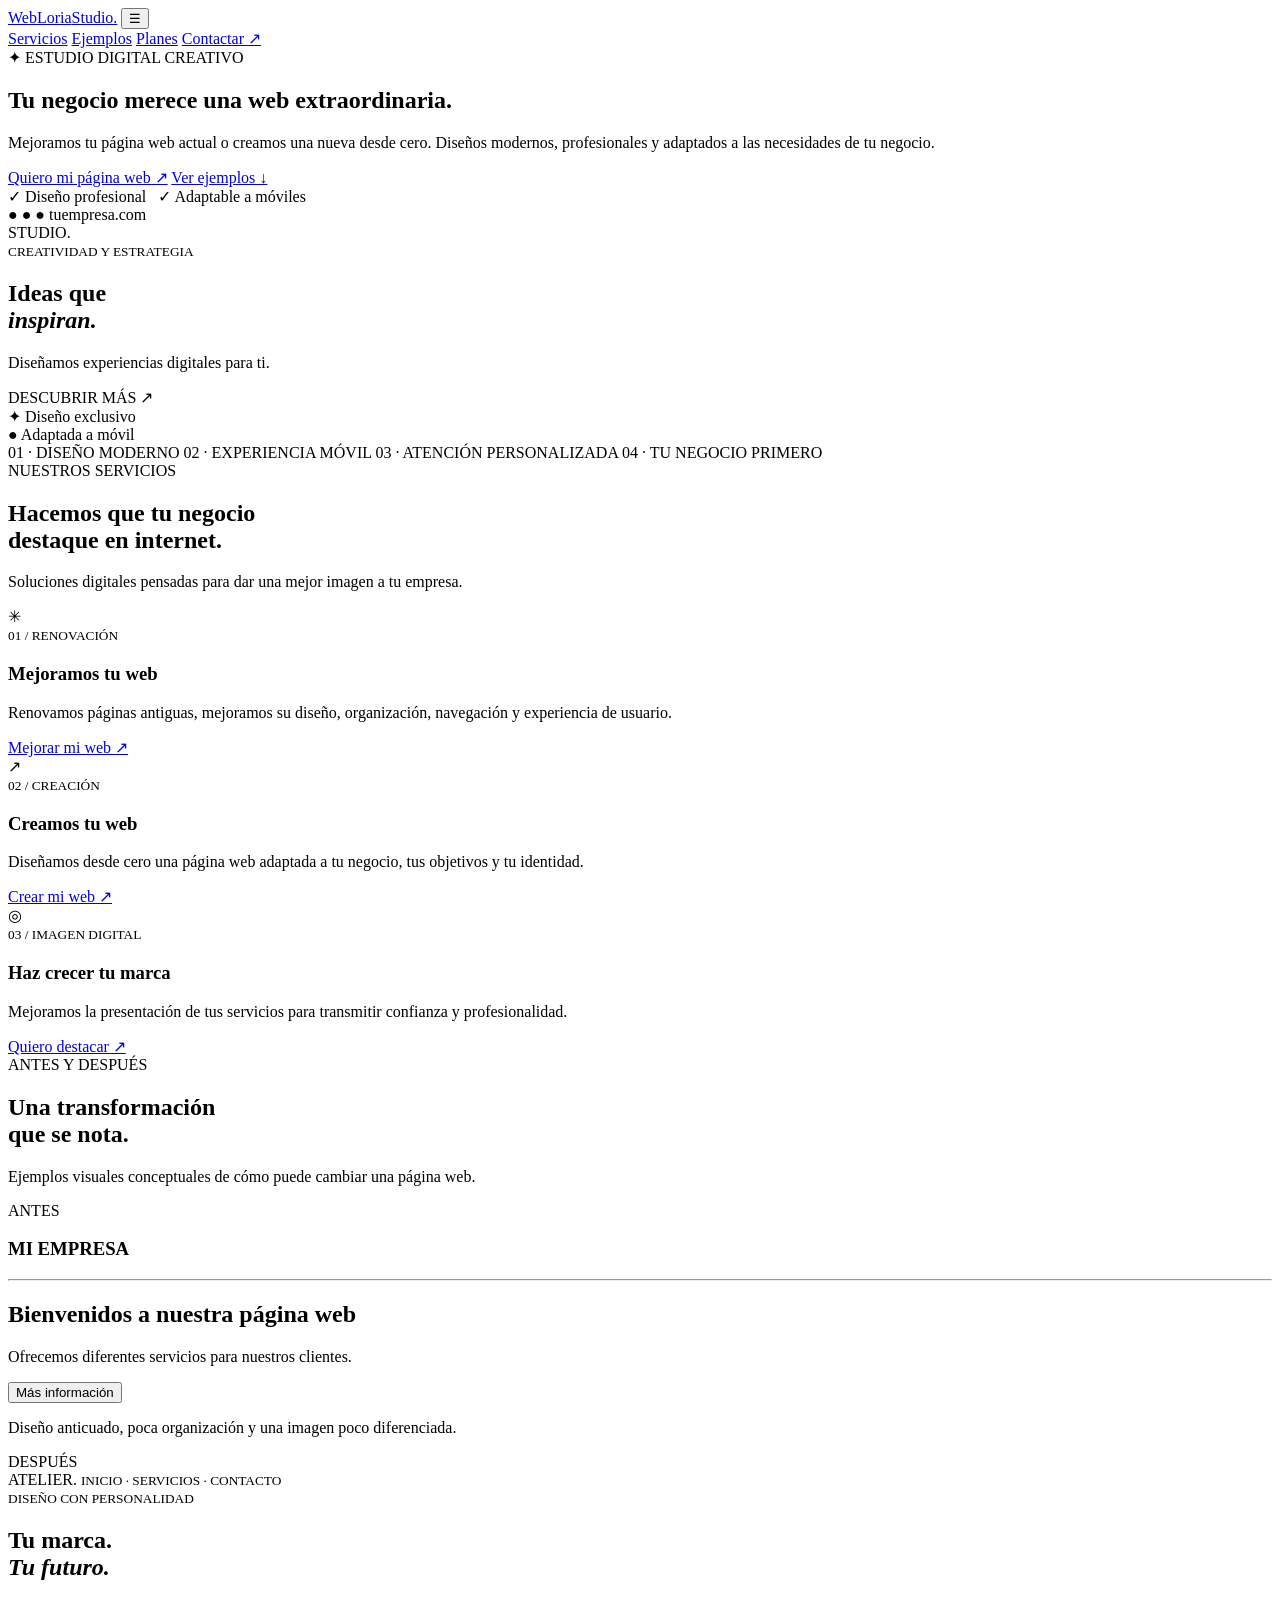
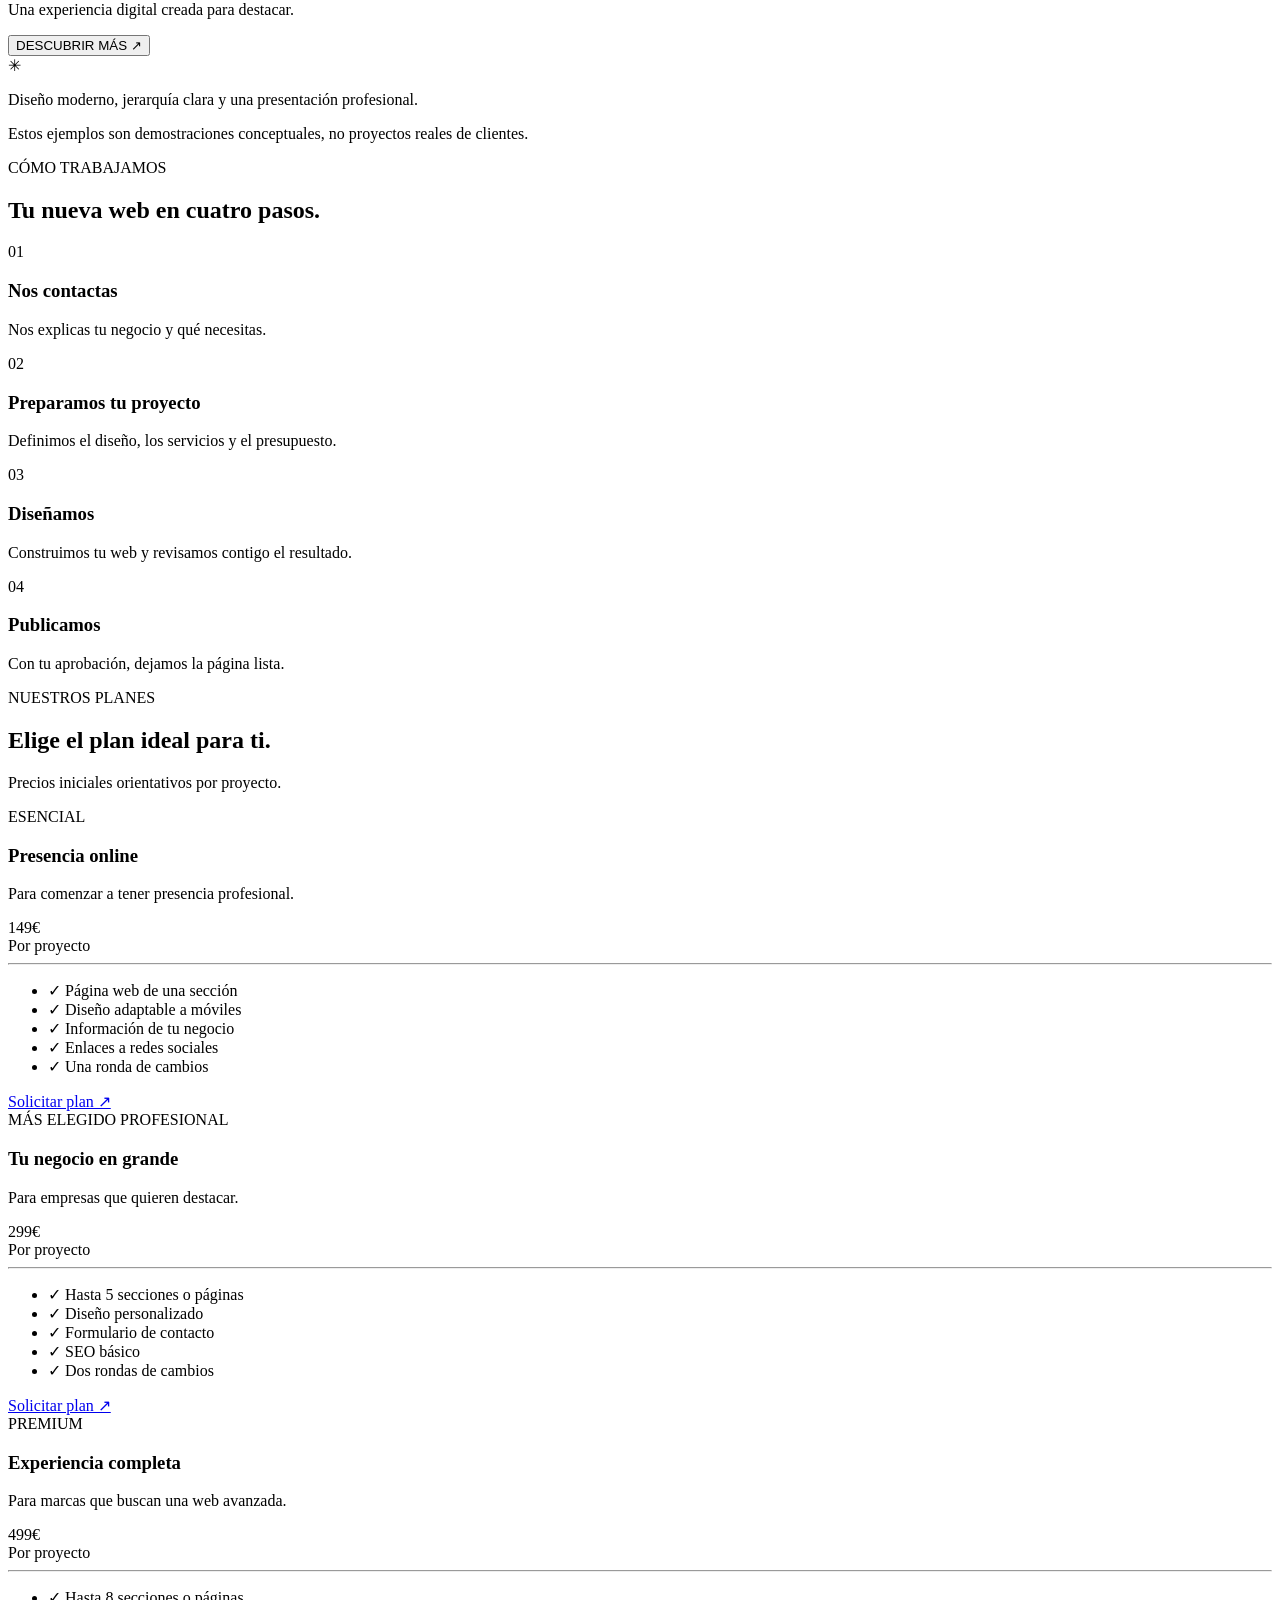
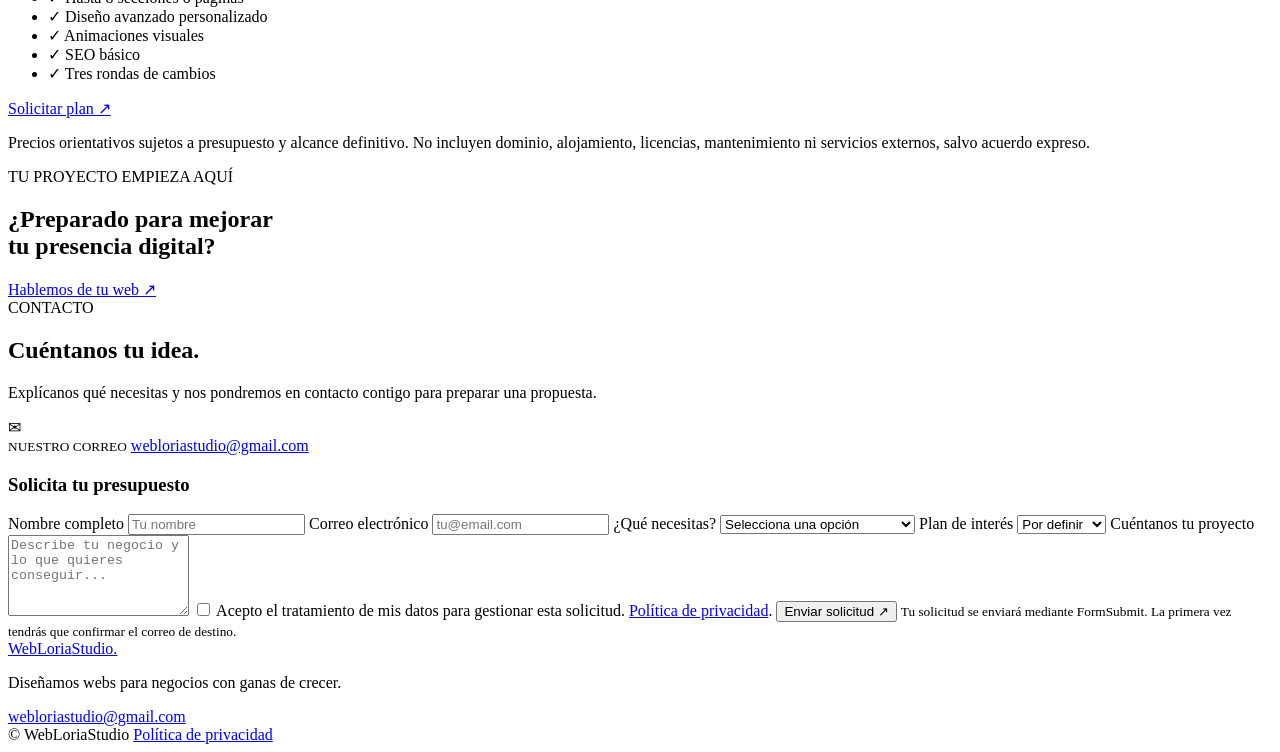
==== index.html @ 3e44fb38 "Create index.html" ====
<!DOCTYPE html>
<html lang="es">
<head>
<meta charset="UTF-8">
<meta name="viewport" content="width=device-width, initial-scale=1.0">
<meta name="description" content="WebLoriaStudio: creamos y mejoramos páginas web profesionales para tu negocio.">
<title>WebLoriaStudio | Diseño Web Profesional</title>
<link rel="stylesheet" href="styles.css">
<link rel="preconnect" href="https://fonts.googleapis.com">
<link href="https://fonts.googleapis.com/css2?family=Manrope:wght@400;500;600;700;800&display=swap" rel="stylesheet">
</head>

<body>

<header>
    <a href="#inicio" class="logo">WebLoria<span>Studio.</span></a>

    <button class="menu-toggle" aria-label="Abrir menú">☰</button>

    <nav class="nav">
        <a href="#servicios">Servicios</a>
        <a href="#trabajos">Ejemplos</a>
        <a href="#planes">Planes</a>
        <a href="#contacto" class="nav-button">Contactar ↗</a>
    </nav>
</header>

<section class="hero" id="inicio">
    <div class="hero-content reveal">
        <span class="tag">✦ ESTUDIO DIGITAL CREATIVO</span>

        <h1>
            Tu negocio merece una web
            <span>extraordinaria.</span>
        </h1>

        <p>
            Mejoramos tu página web actual o creamos una nueva
            desde cero. Diseños modernos, profesionales y adaptados
            a las necesidades de tu negocio.
        </p>

        <div class="hero-buttons">
            <a href="#contacto" class="btn primary">Quiero mi página web ↗</a>
            <a href="#trabajos" class="btn secondary">Ver ejemplos ↓</a>
        </div>

        <div class="hero-note">
            ✓ Diseño profesional &nbsp; ✓ Adaptable a móviles
        </div>
    </div>

    <div class="hero-visual reveal">
        <div class="visual-card">
            <div class="visual-top">
                <span>● ● ●</span>
                <span>tuempresa.com</span>
            </div>
            <div class="visual-site">
                <div class="visual-brand">STUDIO<span>.</span></div>
                <small>CREATIVIDAD Y ESTRATEGIA</small>
                <h2>Ideas que<br><i>inspiran.</i></h2>
                <p>Diseñamos experiencias digitales para ti.</p>
                <div class="visual-line"></div>
                <div class="visual-footer">DESCUBRIR MÁS ↗</div>
            </div>
        </div>
        <div class="floating floating-one">✦ Diseño exclusivo</div>
        <div class="floating floating-two">● Adaptada a móvil</div>
    </div>
</section>

<div class="features">
    <span>01 · DISEÑO MODERNO</span>
    <span>02 · EXPERIENCIA MÓVIL</span>
    <span>03 · ATENCIÓN PERSONALIZADA</span>
    <span>04 · TU NEGOCIO PRIMERO</span>
</div>

<section class="section" id="servicios">
    <div class="section-heading reveal">
        <span class="tag">NUESTROS SERVICIOS</span>
        <h2>Hacemos que tu negocio<br><span>destaque en internet.</span></h2>
        <p>Soluciones digitales pensadas para dar una mejor imagen a tu empresa.</p>
    </div>

    <div class="service-grid">
        <article class="service-card reveal">
            <div class="service-icon">✳</div>
            <small>01 / RENOVACIÓN</small>
            <h3>Mejoramos tu web</h3>
            <p>
                Renovamos páginas antiguas, mejoramos su diseño,
                organización, navegación y experiencia de usuario.
            </p>
            <a href="#contacto">Mejorar mi web ↗</a>
        </article>

        <article class="service-card featured reveal">
            <div class="service-icon">↗</div>
            <small>02 / CREACIÓN</small>
            <h3>Creamos tu web</h3>
            <p>
                Diseñamos desde cero una página web adaptada
                a tu negocio, tus objetivos y tu identidad.
            </p>
            <a href="#contacto">Crear mi web ↗</a>
        </article>

        <article class="service-card reveal">
            <div class="service-icon">◎</div>
            <small>03 / IMAGEN DIGITAL</small>
            <h3>Haz crecer tu marca</h3>
            <p>
                Mejoramos la presentación de tus servicios
                para transmitir confianza y profesionalidad.
            </p>
            <a href="#contacto">Quiero destacar ↗</a>
        </article>
    </div>
</section>

<section class="section examples" id="trabajos">
    <div class="section-heading reveal">
        <span class="tag">ANTES Y DESPUÉS</span>
        <h2>Una transformación<br><span>que se nota.</span></h2>
        <p>Ejemplos visuales conceptuales de cómo puede cambiar una página web.</p>
    </div>

    <div class="comparison">
        <article class="example-card reveal">
            <span class="before-label">ANTES</span>
            <div class="example-before">
                <h3>MI EMPRESA</h3>
                <hr>
                <h2>Bienvenidos a nuestra página web</h2>
                <p>Ofrecemos diferentes servicios para nuestros clientes.</p>
                <button>Más información</button>
                <div class="old-blocks">
                    <i></i><i></i><i></i>
                </div>
            </div>
            <p>Diseño anticuado, poca organización y una imagen poco diferenciada.</p>
        </article>

        <article class="example-card reveal">
            <span class="after-label">DESPUÉS</span>
            <div class="example-after">
                <div class="example-nav">ATELIER<span>.</span> <small>INICIO · SERVICIOS · CONTACTO</small></div>
                <div class="example-main">
                    <small>DISEÑO CON PERSONALIDAD</small>
                    <h2>Tu marca.<br><i>Tu futuro.</i></h2>
                    <p>Una experiencia digital creada para destacar.</p>
                    <button>DESCUBRIR MÁS ↗</button>
                </div>
                <div class="example-decoration">✳</div>
            </div>
            <p>Diseño moderno, jerarquía clara y una presentación profesional.</p>
        </article>
    </div>

    <p class="disclaimer">
        Estos ejemplos son demostraciones conceptuales, no proyectos reales de clientes.
    </p>
</section>

<section class="section process">
    <div class="section-heading reveal">
        <span class="tag">CÓMO TRABAJAMOS</span>
        <h2>Tu nueva web en <span>cuatro pasos.</span></h2>
    </div>

    <div class="steps">
        <article class="step reveal">
            <span>01</span>
            <h3>Nos contactas</h3>
            <p>Nos explicas tu negocio y qué necesitas.</p>
        </article>
        <article class="step reveal">
            <span>02</span>
            <h3>Preparamos tu proyecto</h3>
            <p>Definimos el diseño, los servicios y el presupuesto.</p>
        </article>
        <article class="step reveal">
            <span>03</span>
            <h3>Diseñamos</h3>
            <p>Construimos tu web y revisamos contigo el resultado.</p>
        </article>
        <article class="step reveal">
            <span>04</span>
            <h3>Publicamos</h3>
            <p>Con tu aprobación, dejamos la página lista.</p>
        </article>
    </div>
</section>

<section class="section pricing" id="planes">
    <div class="section-heading reveal">
        <span class="tag">NUESTROS PLANES</span>
        <h2>Elige el plan <span>ideal para ti.</span></h2>
        <p>Precios iniciales orientativos por proyecto.</p>
    </div>

    <div class="pricing-grid">

        <article class="price-card reveal">
            <span class="plan-name">ESENCIAL</span>
            <h3>Presencia online</h3>
            <p>Para comenzar a tener presencia profesional.</p>
            <div class="price">149€</div>
            <span class="per-project">Por proyecto</span>
            <hr>
            <ul>
                <li>✓ Página web de una sección</li>
                <li>✓ Diseño adaptable a móviles</li>
                <li>✓ Información de tu negocio</li>
                <li>✓ Enlaces a redes sociales</li>
                <li>✓ Una ronda de cambios</li>
            </ul>
            <a href="#contacto" class="btn secondary plan-button" data-plan="Esencial">Solicitar plan ↗</a>
        </article>

        <article class="price-card popular reveal">
            <span class="popular-label">MÁS ELEGIDO</span>
            <span class="plan-name">PROFESIONAL</span>
            <h3>Tu negocio en grande</h3>
            <p>Para empresas que quieren destacar.</p>
            <div class="price">299€</div>
            <span class="per-project">Por proyecto</span>
            <hr>
            <ul>
                <li>✓ Hasta 5 secciones o páginas</li>
                <li>✓ Diseño personalizado</li>
                <li>✓ Formulario de contacto</li>
                <li>✓ SEO básico</li>
                <li>✓ Dos rondas de cambios</li>
            </ul>
            <a href="#contacto" class="btn primary plan-button" data-plan="Profesional">Solicitar plan ↗</a>
        </article>

        <article class="price-card reveal">
            <span class="plan-name">PREMIUM</span>
            <h3>Experiencia completa</h3>
            <p>Para marcas que buscan una web avanzada.</p>
            <div class="price">499€</div>
            <span class="per-project">Por proyecto</span>
            <hr>
            <ul>
                <li>✓ Hasta 8 secciones o páginas</li>
                <li>✓ Diseño avanzado personalizado</li>
                <li>✓ Animaciones visuales</li>
                <li>✓ SEO básico</li>
                <li>✓ Tres rondas de cambios</li>
            </ul>
            <a href="#contacto" class="btn secondary plan-button" data-plan="Premium">Solicitar plan ↗</a>
        </article>

    </div>

    <p class="disclaimer">
        Precios orientativos sujetos a presupuesto y alcance definitivo.
        No incluyen dominio, alojamiento, licencias, mantenimiento ni servicios externos,
        salvo acuerdo expreso.
    </p>
</section>

<section class="cta">
    <div class="reveal">
        <span class="tag">TU PROYECTO EMPIEZA AQUÍ</span>
        <h2>¿Preparado para mejorar<br>tu presencia digital?</h2>
    </div>
    <a href="#contacto" class="btn light">Hablemos de tu web ↗</a>
</section>

<section class="section contact" id="contacto">
    <div class="contact-info reveal">
        <span class="tag">CONTACTO</span>
        <h2>Cuéntanos tu <span>idea.</span></h2>
        <p>
            Explícanos qué necesitas y nos pondremos en contacto
            contigo para preparar una propuesta.
        </p>

        <div class="email-box">
            <span>✉</span>
            <div>
                <small>NUESTRO CORREO</small>
                <a href="mailto:webloriastudio@gmail.com">
                    webloriastudio@gmail.com
                </a>
            </div>
        </div>
    </div>

    <form class="contact-form reveal"
          action="https://formsubmit.co/webloriastudio@gmail.com"
          method="POST">

        <input type="hidden" name="_subject" value="Nueva solicitud WebLoriaStudio">
        <input type="hidden" name="_template" value="table">
        <input type="hidden" name="_captcha" value="true">

        <h3>Solicita tu presupuesto</h3>

        <label>Nombre completo
            <input type="text" name="Nombre" required maxlength="100"
                   placeholder="Tu nombre">
        </label>

        <label>Correo electrónico
            <input type="email" name="Email" required maxlength="160"
                   placeholder="tu@email.com">
        </label>

        <label>¿Qué necesitas?
            <select name="Servicio" required>
                <option value="">Selecciona una opción</option>
                <option>Mejorar mi página web</option>
                <option>Crear una página desde cero</option>
                <option>Asesoramiento</option>
            </select>
        </label>

        <label>Plan de interés
            <select name="Plan" id="plan-select">
                <option>Por definir</option>
                <option>Esencial</option>
                <option>Profesional</option>
                <option>Premium</option>
            </select>
        </label>

        <label>Cuéntanos tu proyecto
            <textarea name="Mensaje" rows="5" required maxlength="3000"
                      placeholder="Describe tu negocio y lo que quieres conseguir..."></textarea>
        </label>

        <label class="consent">
            <input type="checkbox" required>
            Acepto el tratamiento de mis datos para gestionar esta solicitud.
            <a href="privacidad.html" target="_blank">Política de privacidad</a>.
        </label>

        <button type="submit" class="btn primary submit">
            Enviar solicitud ↗
        </button>

        <small class="form-note">
            Tu solicitud se enviará mediante FormSubmit.
            La primera vez tendrás que confirmar el correo de destino.
        </small>
    </form>
</section>

<footer>
    <div class="footer-main">
        <a href="#inicio" class="logo">WebLoria<span>Studio.</span></a>
        <p>Diseñamos webs para negocios con ganas de crecer.</p>
        <a href="mailto:webloriastudio@gmail.com">webloriastudio@gmail.com</a>
    </div>
    <div class="footer-bottom">
        <span>© <span id="year"></span> WebLoriaStudio</span>
        <a href="privacidad.html">Política de privacidad</a>
    </div>
</footer>

<script src="script.js"></script>
</body>
</html>
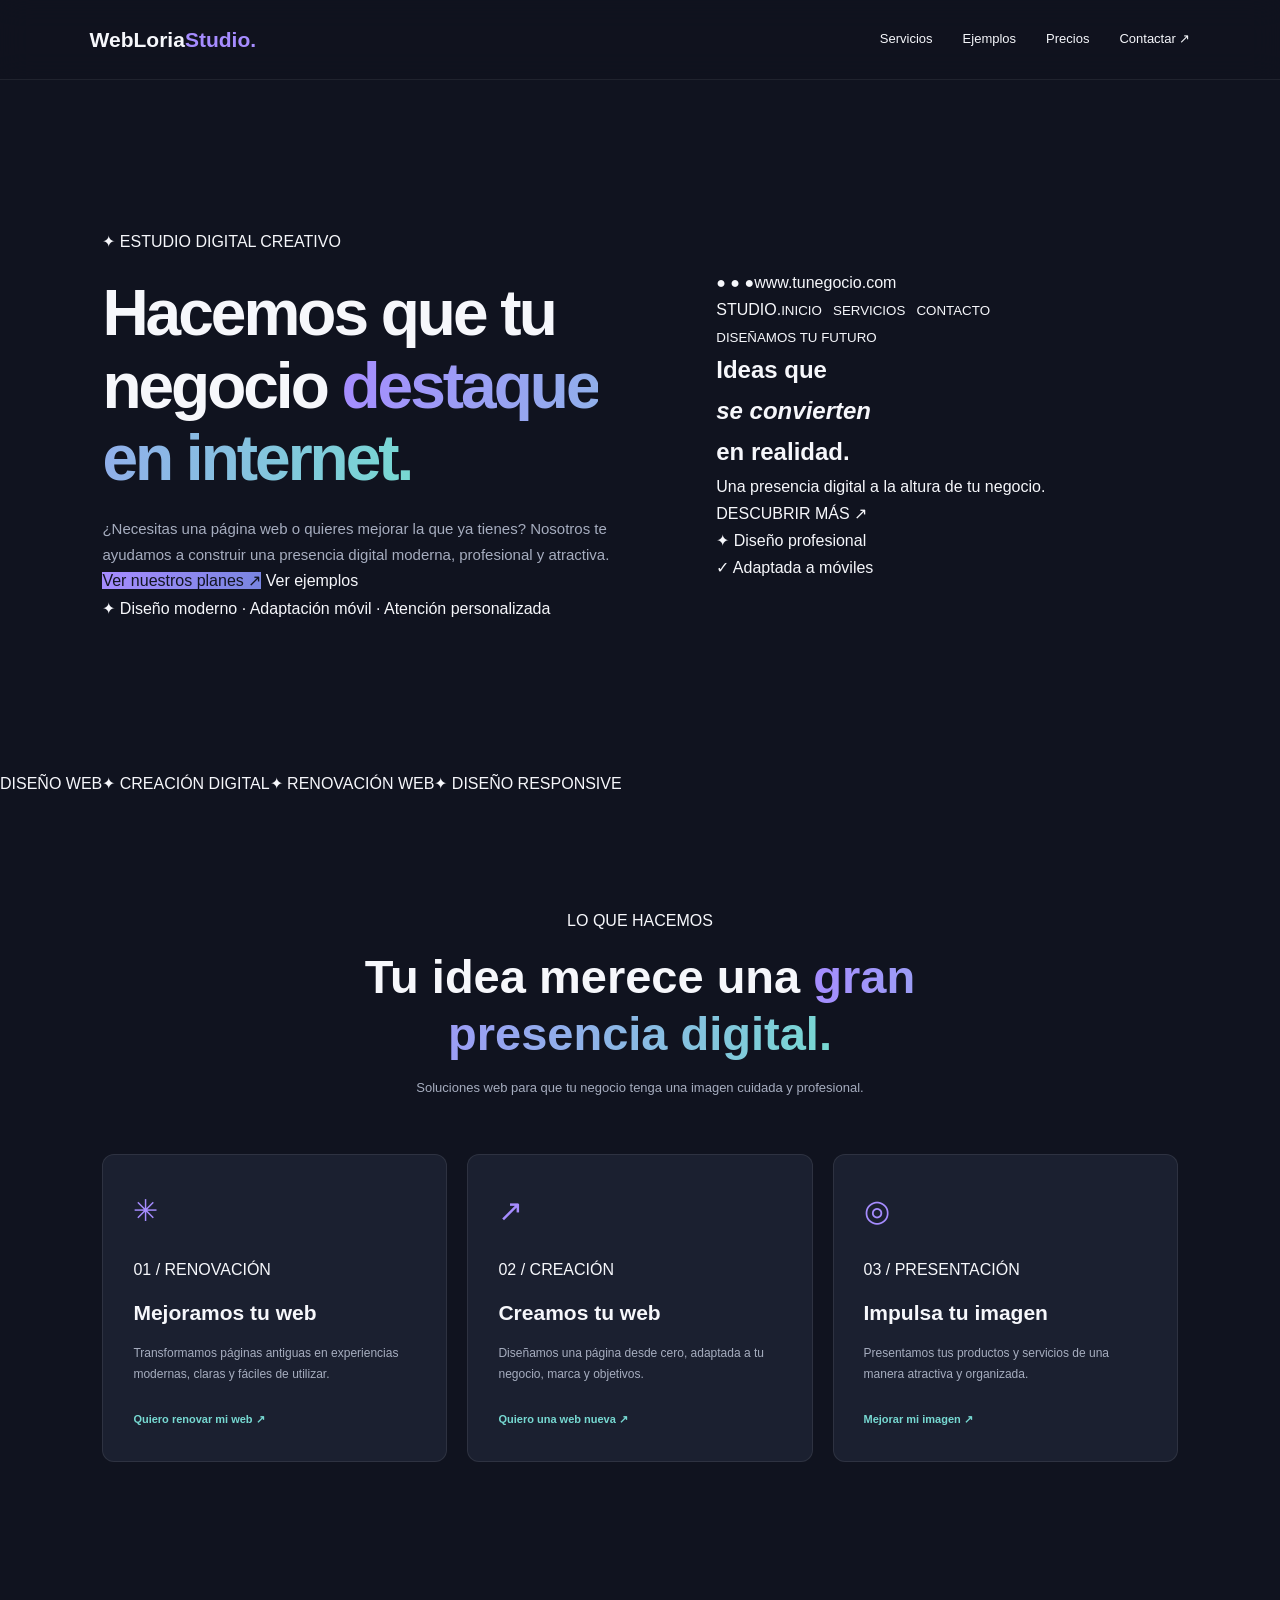
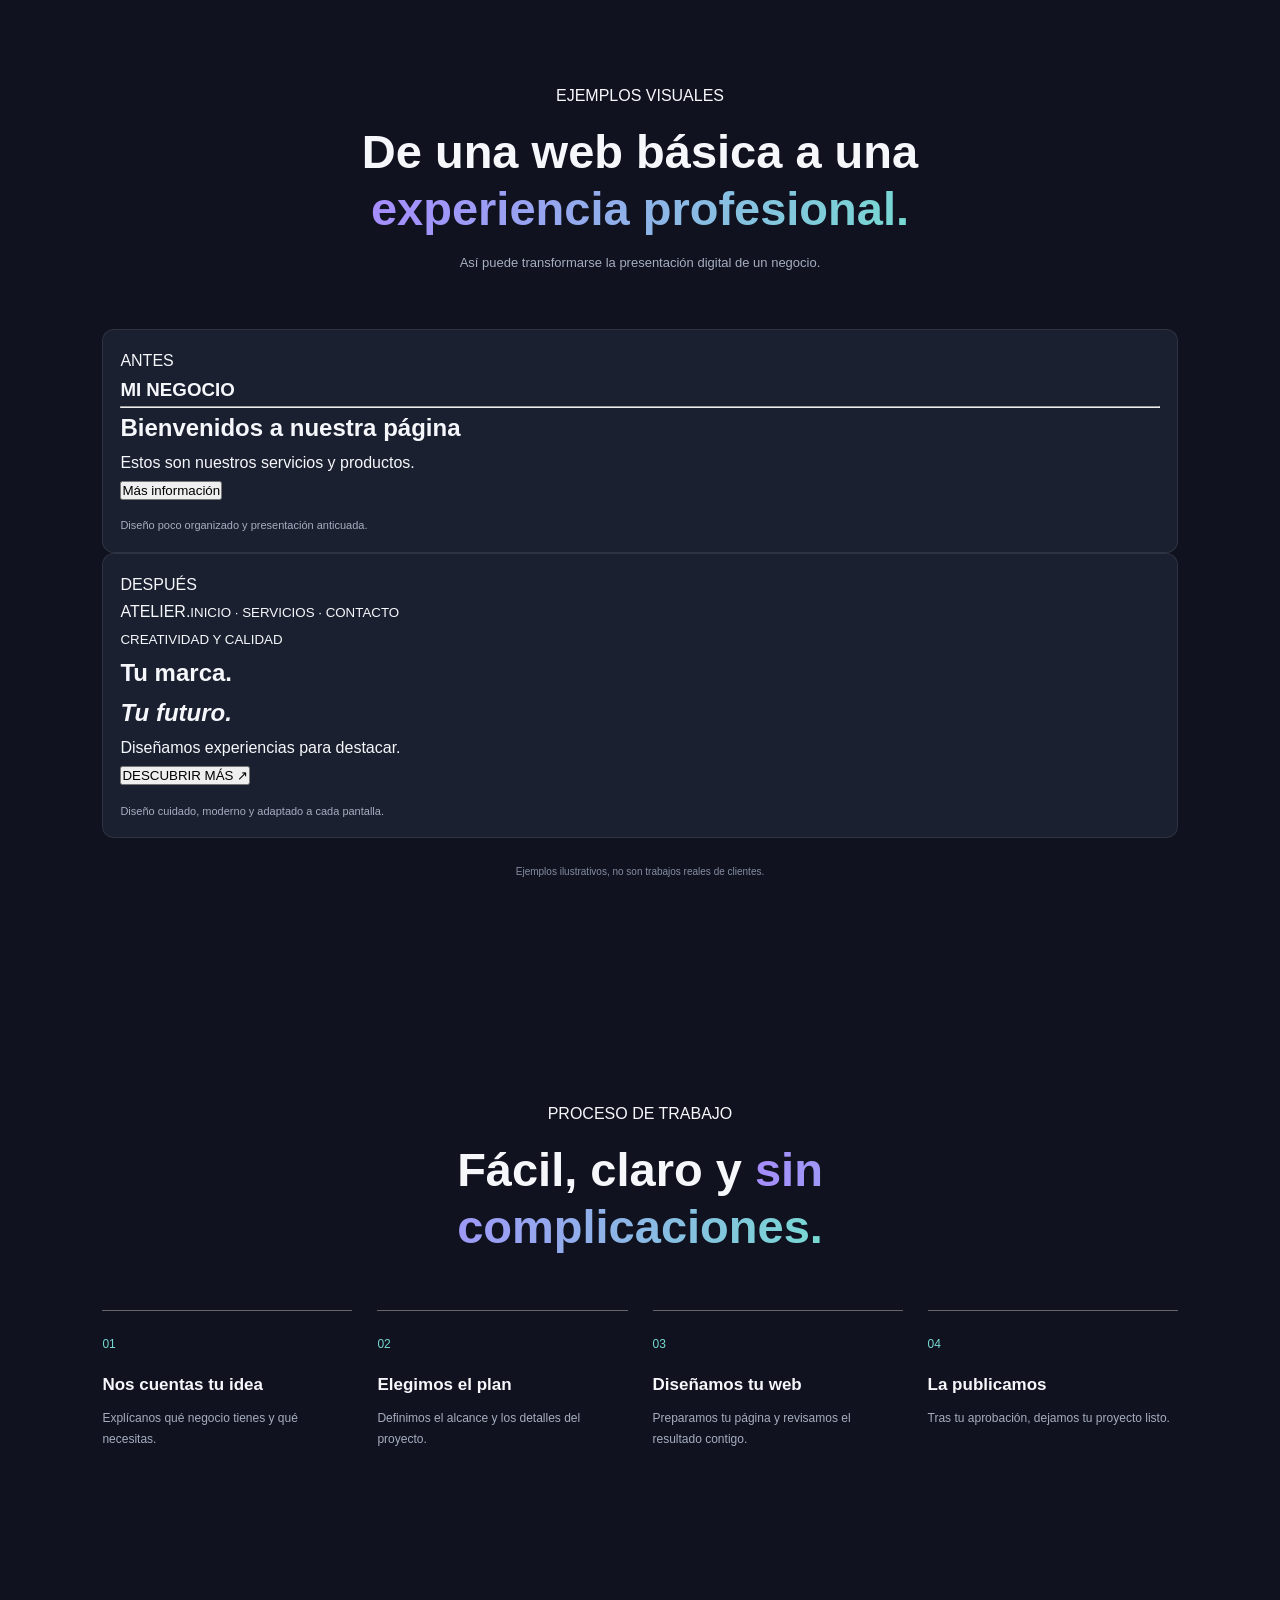
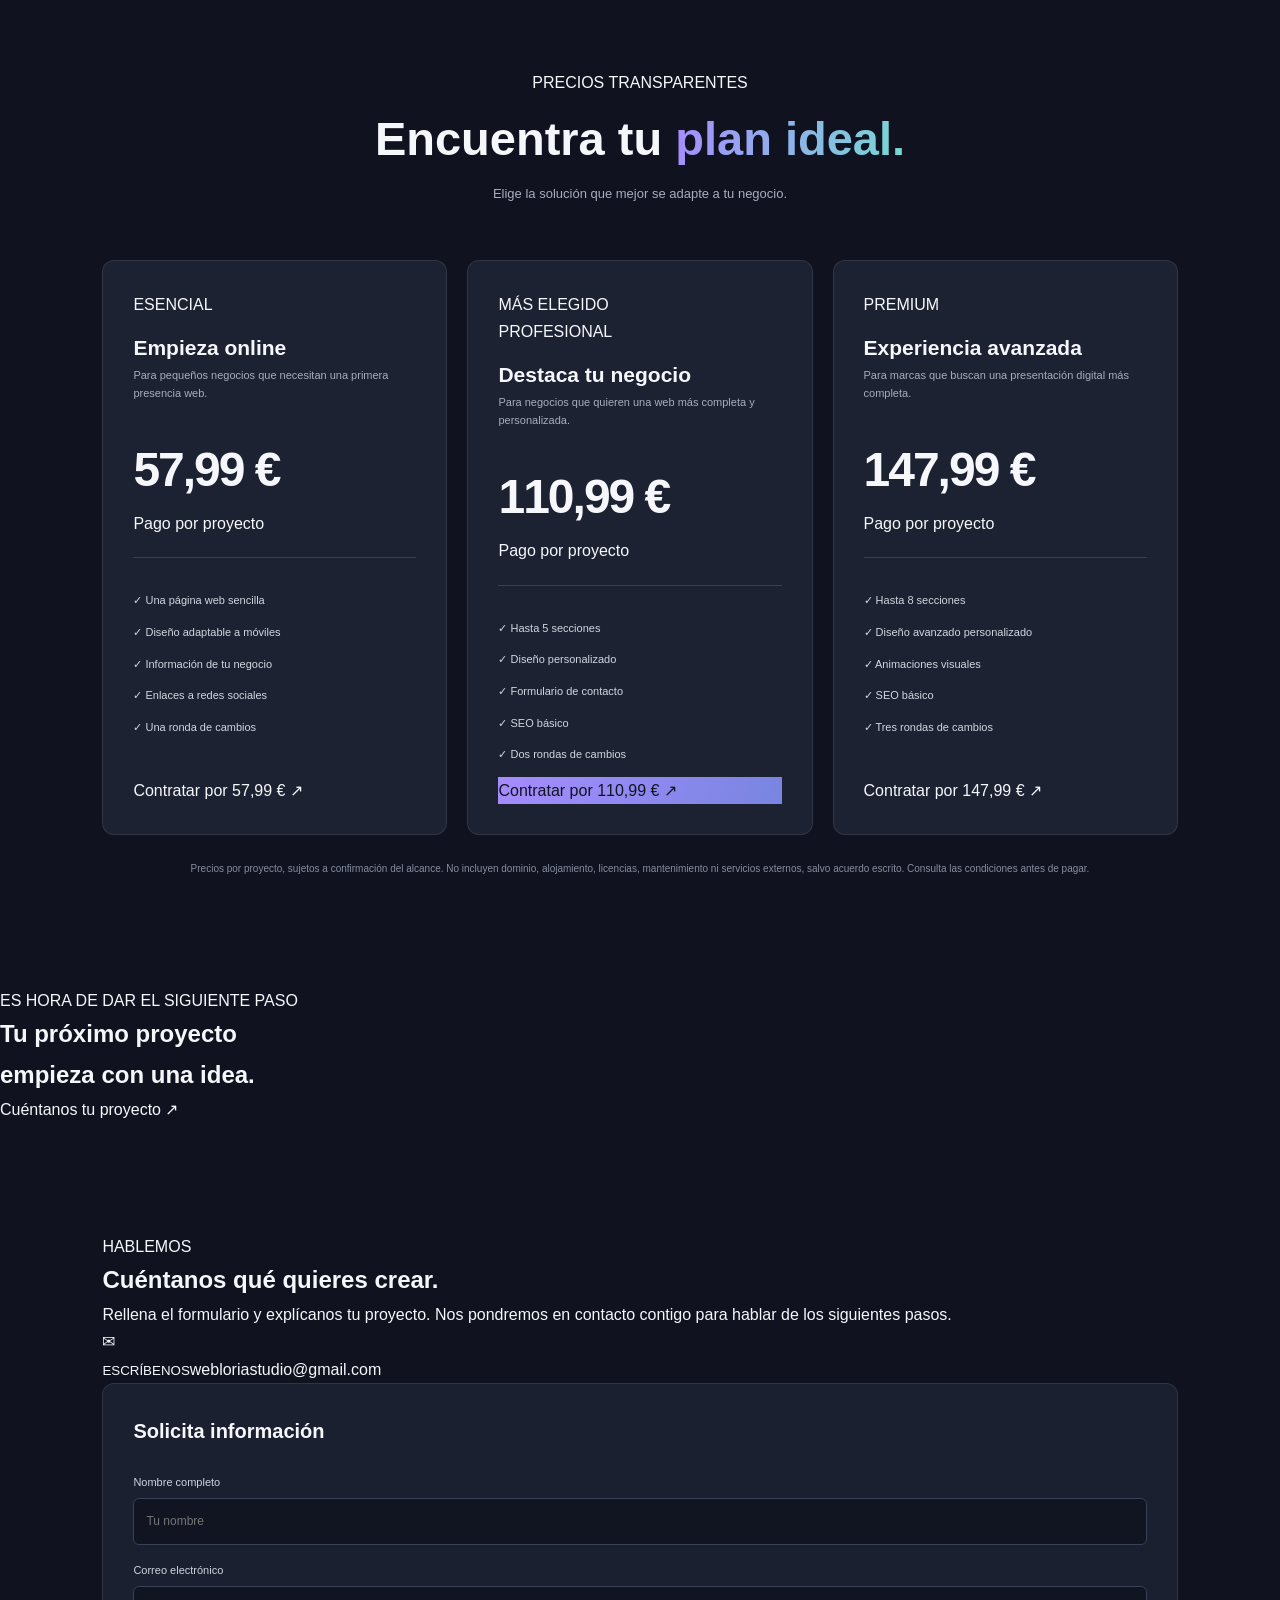
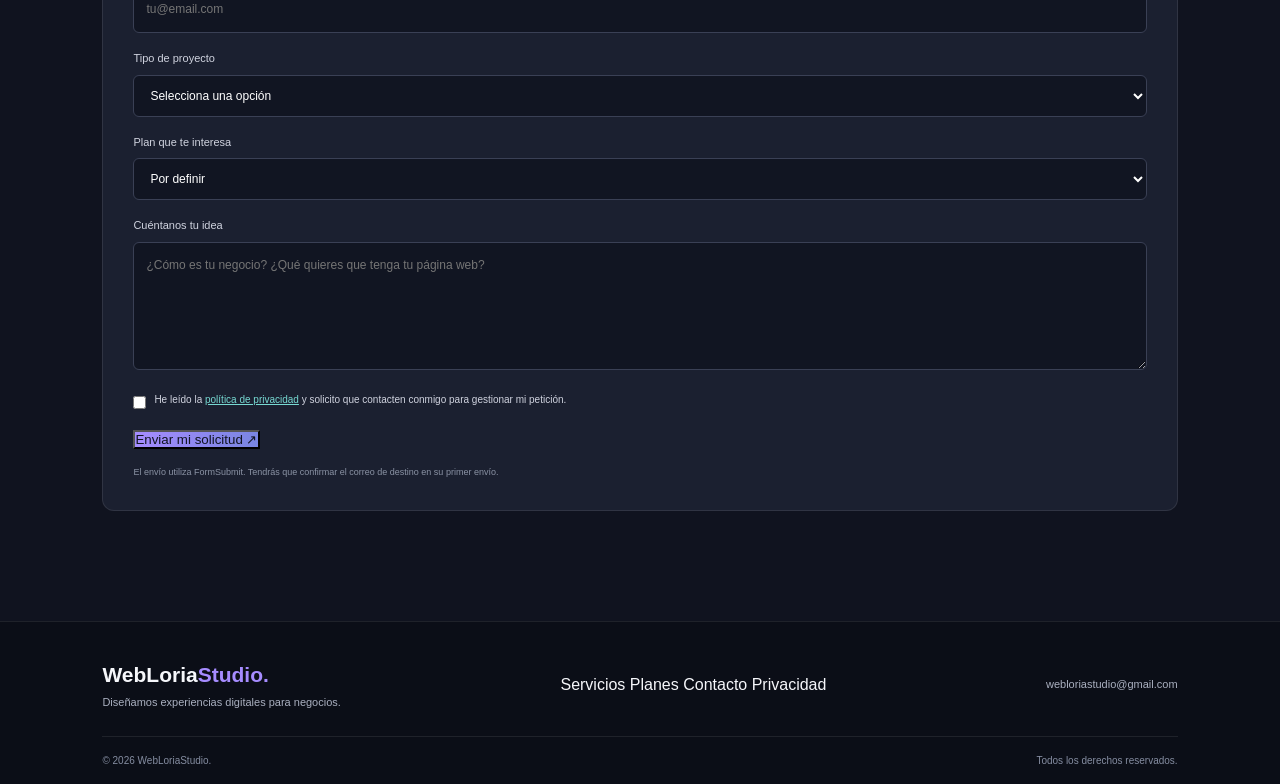
==== commit fcb3a137: "Update index.html" ====
--- a/index.html
+++ b/index.html
@@ -3,366 +3,282 @@
 <html lang="es">
 <head>
 <meta charset="UTF-8">
-<meta name="viewport" content="width=device-width, initial-scale=1.0">
-<meta name="description" content="WebLoriaStudio: creamos y mejoramos páginas web profesionales para tu negocio.">
-<title>WebLoriaStudio | Diseño Web Profesional</title>
+<meta name="viewport" content="width=device-width, initial-scale=1">
+<meta name="theme-color" content="#101522">
+<meta name="description" content="WebLoriaStudio crea y mejora páginas web profesionales para negocios, autónomos y marcas.">
+<title>WebLoriaStudio | Creamos webs para tu negocio</title>
 <link rel="stylesheet" href="styles.css">
 <link rel="preconnect" href="https://fonts.googleapis.com">
 <link href="https://fonts.googleapis.com/css2?family=Manrope:wght@400;500;600;700;800&display=swap" rel="stylesheet">
 </head>
-
 <body>
 
-<header>
-    <a href="#inicio" class="logo">WebLoria<span>Studio.</span></a>
-
-    <button class="menu-toggle" aria-label="Abrir menú">☰</button>
-
-    <nav class="nav">
-        <a href="#servicios">Servicios</a>
-        <a href="#trabajos">Ejemplos</a>
-        <a href="#planes">Planes</a>
-        <a href="#contacto" class="nav-button">Contactar ↗</a>
-    </nav>
+<header class="header">
+  <a class="logo" href="#inicio">WebLoria<span>Studio.</span></a>
+  <button class="menu-toggle" aria-label="Abrir menú" aria-expanded="false">☰</button>
+  <nav class="nav">
+    <a href="#servicios">Servicios</a>
+    <a href="#proyectos">Ejemplos</a>
+    <a href="#planes">Precios</a>
+    <a href="#contacto" class="nav-cta">Contactar ↗</a>
+  </nav>
 </header>
 
+<main>
 <section class="hero" id="inicio">
-    <div class="hero-content reveal">
-        <span class="tag">✦ ESTUDIO DIGITAL CREATIVO</span>
-
-        <h1>
-            Tu negocio merece una web
-            <span>extraordinaria.</span>
-        </h1>
-
-        <p>
-            Mejoramos tu página web actual o creamos una nueva
-            desde cero. Diseños modernos, profesionales y adaptados
-            a las necesidades de tu negocio.
-        </p>
-
-        <div class="hero-buttons">
-            <a href="#contacto" class="btn primary">Quiero mi página web ↗</a>
-            <a href="#trabajos" class="btn secondary">Ver ejemplos ↓</a>
+  <div class="hero-content reveal">
+    <span class="eyebrow">✦ ESTUDIO DIGITAL CREATIVO</span>
+    <h1>Hacemos que tu negocio <span>destaque en internet.</span></h1>
+    <p>¿Necesitas una página web o quieres mejorar la que ya tienes? Nosotros te ayudamos a construir una presencia digital moderna, profesional y atractiva.</p>
+    <div class="hero-actions">
+      <a href="#planes" class="button primary">Ver nuestros planes ↗</a>
+      <a href="#proyectos" class="button outline">Ver ejemplos</a>
+    </div>
+    <div class="trust-line">✦ Diseño moderno · Adaptación móvil · Atención personalizada</div>
+  </div>
+  <div class="hero-art reveal">
+    <div class="mockup">
+      <div class="browser-bar"><span>● ● ●</span><span>www.tunegocio.com</span></div>
+      <div class="mockup-page">
+        <div class="mockup-nav">STUDIO<span>.</span><small>INICIO &nbsp; SERVICIOS &nbsp; CONTACTO</small></div>
+        <div class="mockup-content">
+          <small>DISEÑAMOS TU FUTURO</small>
+          <h2>Ideas que<br><i>se convierten</i><br>en realidad.</h2>
+          <p>Una presencia digital a la altura de tu negocio.</p>
+          <span class="mockup-link">DESCUBRIR MÁS ↗</span>
         </div>
-
-        <div class="hero-note">
-            ✓ Diseño profesional &nbsp; ✓ Adaptable a móviles
+      </div>
+    </div>
+    <div class="floating-note note-one">✦ Diseño profesional</div>
+    <div class="floating-note note-two">✓ Adaptada a móviles</div>
+  </div>
+</section>
+
+<div class="ticker">
+  <span>DISEÑO WEB</span><span>✦</span>
+  <span>CREACIÓN DIGITAL</span><span>✦</span>
+  <span>RENOVACIÓN WEB</span><span>✦</span>
+  <span>DISEÑO RESPONSIVE</span>
+</div>
+
+<section class="section" id="servicios">
+  <div class="section-heading reveal">
+    <span class="eyebrow">LO QUE HACEMOS</span>
+    <h2>Tu idea merece una <span>gran presencia digital.</span></h2>
+    <p>Soluciones web para que tu negocio tenga una imagen cuidada y profesional.</p>
+  </div>
+  <div class="service-grid">
+    <article class="service-card reveal">
+      <div class="service-icon">✳</div>
+      <span class="card-number">01 / RENOVACIÓN</span>
+      <h3>Mejoramos tu web</h3>
+      <p>Transformamos páginas antiguas en experiencias modernas, claras y fáciles de utilizar.</p>
+      <a href="#contacto">Quiero renovar mi web ↗</a>
+    </article>
+    <article class="service-card highlighted reveal">
+      <div class="service-icon">↗</div>
+      <span class="card-number">02 / CREACIÓN</span>
+      <h3>Creamos tu web</h3>
+      <p>Diseñamos una página desde cero, adaptada a tu negocio, marca y objetivos.</p>
+      <a href="#contacto">Quiero una web nueva ↗</a>
+    </article>
+    <article class="service-card reveal">
+      <div class="service-icon">◎</div>
+      <span class="card-number">03 / PRESENTACIÓN</span>
+      <h3>Impulsa tu imagen</h3>
+      <p>Presentamos tus productos y servicios de una manera atractiva y organizada.</p>
+      <a href="#contacto">Mejorar mi imagen ↗</a>
+    </article>
+  </div>
+</section>
+
+<section class="section dark-section" id="proyectos">
+  <div class="section-heading reveal">
+    <span class="eyebrow">EJEMPLOS VISUALES</span>
+    <h2>De una web básica a una <span>experiencia profesional.</span></h2>
+    <p>Así puede transformarse la presentación digital de un negocio.</p>
+  </div>
+  <div class="examples-grid">
+    <article class="example-card reveal">
+      <span class="before">ANTES</span>
+      <div class="demo old-demo">
+        <h3>MI NEGOCIO</h3>
+        <hr>
+        <h2>Bienvenidos a nuestra página</h2>
+        <p>Estos son nuestros servicios y productos.</p>
+        <button>Más información</button>
+        <div class="old-boxes"><i></i><i></i><i></i></div>
+      </div>
+      <p>Diseño poco organizado y presentación anticuada.</p>
+    </article>
+    <article class="example-card reveal">
+      <span class="after">DESPUÉS</span>
+      <div class="demo new-demo">
+        <div class="demo-nav">ATELIER<span>.</span><small>INICIO · SERVICIOS · CONTACTO</small></div>
+        <div class="demo-content">
+          <small>CREATIVIDAD Y CALIDAD</small>
+          <h2>Tu marca.<br><i>Tu futuro.</i></h2>
+          <p>Diseñamos experiencias para destacar.</p>
+          <button>DESCUBRIR MÁS ↗</button>
         </div>
-    </div>
-
-    <div class="hero-visual reveal">
-        <div class="visual-card">
-            <div class="visual-top">
-                <span>● ● ●</span>
-                <span>tuempresa.com</span>
-            </div>
-            <div class="visual-site">
-                <div class="visual-brand">STUDIO<span>.</span></div>
-                <small>CREATIVIDAD Y ESTRATEGIA</small>
-                <h2>Ideas que<br><i>inspiran.</i></h2>
-                <p>Diseñamos experiencias digitales para ti.</p>
-                <div class="visual-line"></div>
-                <div class="visual-footer">DESCUBRIR MÁS ↗</div>
-            </div>
-        </div>
-        <div class="floating floating-one">✦ Diseño exclusivo</div>
-        <div class="floating floating-two">● Adaptada a móvil</div>
-    </div>
-</section>
-
-<div class="features">
-    <span>01 · DISEÑO MODERNO</span>
-    <span>02 · EXPERIENCIA MÓVIL</span>
-    <span>03 · ATENCIÓN PERSONALIZADA</span>
-    <span>04 · TU NEGOCIO PRIMERO</span>
-</div>
-
-<section class="section" id="servicios">
-    <div class="section-heading reveal">
-        <span class="tag">NUESTROS SERVICIOS</span>
-        <h2>Hacemos que tu negocio<br><span>destaque en internet.</span></h2>
-        <p>Soluciones digitales pensadas para dar una mejor imagen a tu empresa.</p>
-    </div>
-
-    <div class="service-grid">
-        <article class="service-card reveal">
-            <div class="service-icon">✳</div>
-            <small>01 / RENOVACIÓN</small>
-            <h3>Mejoramos tu web</h3>
-            <p>
-                Renovamos páginas antiguas, mejoramos su diseño,
-                organización, navegación y experiencia de usuario.
-            </p>
-            <a href="#contacto">Mejorar mi web ↗</a>
-        </article>
-
-        <article class="service-card featured reveal">
-            <div class="service-icon">↗</div>
-            <small>02 / CREACIÓN</small>
-            <h3>Creamos tu web</h3>
-            <p>
-                Diseñamos desde cero una página web adaptada
-                a tu negocio, tus objetivos y tu identidad.
-            </p>
-            <a href="#contacto">Crear mi web ↗</a>
-        </article>
-
-        <article class="service-card reveal">
-            <div class="service-icon">◎</div>
-            <small>03 / IMAGEN DIGITAL</small>
-            <h3>Haz crecer tu marca</h3>
-            <p>
-                Mejoramos la presentación de tus servicios
-                para transmitir confianza y profesionalidad.
-            </p>
-            <a href="#contacto">Quiero destacar ↗</a>
-        </article>
-    </div>
-</section>
-
-<section class="section examples" id="trabajos">
-    <div class="section-heading reveal">
-        <span class="tag">ANTES Y DESPUÉS</span>
-        <h2>Una transformación<br><span>que se nota.</span></h2>
-        <p>Ejemplos visuales conceptuales de cómo puede cambiar una página web.</p>
-    </div>
-
-    <div class="comparison">
-        <article class="example-card reveal">
-            <span class="before-label">ANTES</span>
-            <div class="example-before">
-                <h3>MI EMPRESA</h3>
-                <hr>
-                <h2>Bienvenidos a nuestra página web</h2>
-                <p>Ofrecemos diferentes servicios para nuestros clientes.</p>
-                <button>Más información</button>
-                <div class="old-blocks">
-                    <i></i><i></i><i></i>
-                </div>
-            </div>
-            <p>Diseño anticuado, poca organización y una imagen poco diferenciada.</p>
-        </article>
-
-        <article class="example-card reveal">
-            <span class="after-label">DESPUÉS</span>
-            <div class="example-after">
-                <div class="example-nav">ATELIER<span>.</span> <small>INICIO · SERVICIOS · CONTACTO</small></div>
-                <div class="example-main">
-                    <small>DISEÑO CON PERSONALIDAD</small>
-                    <h2>Tu marca.<br><i>Tu futuro.</i></h2>
-                    <p>Una experiencia digital creada para destacar.</p>
-                    <button>DESCUBRIR MÁS ↗</button>
-                </div>
-                <div class="example-decoration">✳</div>
-            </div>
-            <p>Diseño moderno, jerarquía clara y una presentación profesional.</p>
-        </article>
-    </div>
-
-    <p class="disclaimer">
-        Estos ejemplos son demostraciones conceptuales, no proyectos reales de clientes.
-    </p>
-</section>
-
-<section class="section process">
-    <div class="section-heading reveal">
-        <span class="tag">CÓMO TRABAJAMOS</span>
-        <h2>Tu nueva web en <span>cuatro pasos.</span></h2>
-    </div>
-
-    <div class="steps">
-        <article class="step reveal">
-            <span>01</span>
-            <h3>Nos contactas</h3>
-            <p>Nos explicas tu negocio y qué necesitas.</p>
-        </article>
-        <article class="step reveal">
-            <span>02</span>
-            <h3>Preparamos tu proyecto</h3>
-            <p>Definimos el diseño, los servicios y el presupuesto.</p>
-        </article>
-        <article class="step reveal">
-            <span>03</span>
-            <h3>Diseñamos</h3>
-            <p>Construimos tu web y revisamos contigo el resultado.</p>
-        </article>
-        <article class="step reveal">
-            <span>04</span>
-            <h3>Publicamos</h3>
-            <p>Con tu aprobación, dejamos la página lista.</p>
-        </article>
-    </div>
-</section>
-
-<section class="section pricing" id="planes">
-    <div class="section-heading reveal">
-        <span class="tag">NUESTROS PLANES</span>
-        <h2>Elige el plan <span>ideal para ti.</span></h2>
-        <p>Precios iniciales orientativos por proyecto.</p>
-    </div>
-
-    <div class="pricing-grid">
-
-        <article class="price-card reveal">
-            <span class="plan-name">ESENCIAL</span>
-            <h3>Presencia online</h3>
-            <p>Para comenzar a tener presencia profesional.</p>
-            <div class="price">149€</div>
-            <span class="per-project">Por proyecto</span>
-            <hr>
-            <ul>
-                <li>✓ Página web de una sección</li>
-                <li>✓ Diseño adaptable a móviles</li>
-                <li>✓ Información de tu negocio</li>
-                <li>✓ Enlaces a redes sociales</li>
-                <li>✓ Una ronda de cambios</li>
-            </ul>
-            <a href="#contacto" class="btn secondary plan-button" data-plan="Esencial">Solicitar plan ↗</a>
-        </article>
-
-        <article class="price-card popular reveal">
-            <span class="popular-label">MÁS ELEGIDO</span>
-            <span class="plan-name">PROFESIONAL</span>
-            <h3>Tu negocio en grande</h3>
-            <p>Para empresas que quieren destacar.</p>
-            <div class="price">299€</div>
-            <span class="per-project">Por proyecto</span>
-            <hr>
-            <ul>
-                <li>✓ Hasta 5 secciones o páginas</li>
-                <li>✓ Diseño personalizado</li>
-                <li>✓ Formulario de contacto</li>
-                <li>✓ SEO básico</li>
-                <li>✓ Dos rondas de cambios</li>
-            </ul>
-            <a href="#contacto" class="btn primary plan-button" data-plan="Profesional">Solicitar plan ↗</a>
-        </article>
-
-        <article class="price-card reveal">
-            <span class="plan-name">PREMIUM</span>
-            <h3>Experiencia completa</h3>
-            <p>Para marcas que buscan una web avanzada.</p>
-            <div class="price">499€</div>
-            <span class="per-project">Por proyecto</span>
-            <hr>
-            <ul>
-                <li>✓ Hasta 8 secciones o páginas</li>
-                <li>✓ Diseño avanzado personalizado</li>
-                <li>✓ Animaciones visuales</li>
-                <li>✓ SEO básico</li>
-                <li>✓ Tres rondas de cambios</li>
-            </ul>
-            <a href="#contacto" class="btn secondary plan-button" data-plan="Premium">Solicitar plan ↗</a>
-        </article>
-
-    </div>
-
-    <p class="disclaimer">
-        Precios orientativos sujetos a presupuesto y alcance definitivo.
-        No incluyen dominio, alojamiento, licencias, mantenimiento ni servicios externos,
-        salvo acuerdo expreso.
-    </p>
-</section>
-
-<section class="cta">
-    <div class="reveal">
-        <span class="tag">TU PROYECTO EMPIEZA AQUÍ</span>
-        <h2>¿Preparado para mejorar<br>tu presencia digital?</h2>
-    </div>
-    <a href="#contacto" class="btn light">Hablemos de tu web ↗</a>
-</section>
-
-<section class="section contact" id="contacto">
-    <div class="contact-info reveal">
-        <span class="tag">CONTACTO</span>
-        <h2>Cuéntanos tu <span>idea.</span></h2>
-        <p>
-            Explícanos qué necesitas y nos pondremos en contacto
-            contigo para preparar una propuesta.
-        </p>
-
-        <div class="email-box">
-            <span>✉</span>
-            <div>
-                <small>NUESTRO CORREO</small>
-                <a href="mailto:webloriastudio@gmail.com">
-                    webloriastudio@gmail.com
-                </a>
-            </div>
-        </div>
-    </div>
-
-    <form class="contact-form reveal"
-          action="https://formsubmit.co/webloriastudio@gmail.com"
-          method="POST">
-
-        <input type="hidden" name="_subject" value="Nueva solicitud WebLoriaStudio">
-        <input type="hidden" name="_template" value="table">
-        <input type="hidden" name="_captcha" value="true">
-
-        <h3>Solicita tu presupuesto</h3>
-
-        <label>Nombre completo
-            <input type="text" name="Nombre" required maxlength="100"
-                   placeholder="Tu nombre">
-        </label>
-
-        <label>Correo electrónico
-            <input type="email" name="Email" required maxlength="160"
-                   placeholder="tu@email.com">
-        </label>
-
-        <label>¿Qué necesitas?
-            <select name="Servicio" required>
-                <option value="">Selecciona una opción</option>
-                <option>Mejorar mi página web</option>
-                <option>Crear una página desde cero</option>
-                <option>Asesoramiento</option>
-            </select>
-        </label>
-
-        <label>Plan de interés
-            <select name="Plan" id="plan-select">
-                <option>Por definir</option>
-                <option>Esencial</option>
-                <option>Profesional</option>
-                <option>Premium</option>
-            </select>
-        </label>
-
-        <label>Cuéntanos tu proyecto
-            <textarea name="Mensaje" rows="5" required maxlength="3000"
-                      placeholder="Describe tu negocio y lo que quieres conseguir..."></textarea>
-        </label>
-
-        <label class="consent">
-            <input type="checkbox" required>
-            Acepto el tratamiento de mis datos para gestionar esta solicitud.
-            <a href="privacidad.html" target="_blank">Política de privacidad</a>.
-        </label>
-
-        <button type="submit" class="btn primary submit">
-            Enviar solicitud ↗
-        </button>
-
-        <small class="form-note">
-            Tu solicitud se enviará mediante FormSubmit.
-            La primera vez tendrás que confirmar el correo de destino.
-        </small>
-    </form>
-</section>
+      </div>
+      <p>Diseño cuidado, moderno y adaptado a cada pantalla.</p>
+    </article>
+  </div>
+  <p class="disclaimer">Ejemplos ilustrativos, no son trabajos reales de clientes.</p>
+</section>
+
+<section class="section">
+  <div class="section-heading reveal">
+    <span class="eyebrow">PROCESO DE TRABAJO</span>
+    <h2>Fácil, claro y <span>sin complicaciones.</span></h2>
+  </div>
+  <div class="steps">
+    <article class="step reveal"><span>01</span><h3>Nos cuentas tu idea</h3><p>Explícanos qué negocio tienes y qué necesitas.</p></article>
+    <article class="step reveal"><span>02</span><h3>Elegimos el plan</h3><p>Definimos el alcance y los detalles del proyecto.</p></article>
+    <article class="step reveal"><span>03</span><h3>Diseñamos tu web</h3><p>Preparamos tu página y revisamos el resultado contigo.</p></article>
+    <article class="step reveal"><span>04</span><h3>La publicamos</h3><p>Tras tu aprobación, dejamos tu proyecto listo.</p></article>
+  </div>
+</section>
+
+<section class="section dark-section" id="planes">
+  <div class="section-heading reveal">
+    <span class="eyebrow">PRECIOS TRANSPARENTES</span>
+    <h2>Encuentra tu <span>plan ideal.</span></h2>
+    <p>Elige la solución que mejor se adapte a tu negocio.</p>
+  </div>
+
+  <div class="pricing-grid">
+    <article class="price-card reveal">
+      <span class="plan-label">ESENCIAL</span>
+      <h3>Empieza online</h3>
+      <p>Para pequeños negocios que necesitan una primera presencia web.</p>
+      <div class="price">57,99 €</div>
+      <span class="price-note">Pago por proyecto</span>
+      <hr>
+      <ul>
+        <li>✓ Una página web sencilla</li>
+        <li>✓ Diseño adaptable a móviles</li>
+        <li>✓ Información de tu negocio</li>
+        <li>✓ Enlaces a redes sociales</li>
+        <li>✓ Una ronda de cambios</li>
+      </ul>
+      <a class="button outline full" href="https://buy.stripe.com/3cI6oJ6O9dQdf0k2Py6Ri04">Contratar por 57,99 € ↗</a>
+    </article>
+
+    <article class="price-card featured-price reveal">
+      <span class="popular">MÁS ELEGIDO</span>
+      <span class="plan-label">PROFESIONAL</span>
+      <h3>Destaca tu negocio</h3>
+      <p>Para negocios que quieren una web más completa y personalizada.</p>
+      <div class="price">110,99 €</div>
+      <span class="price-note">Pago por proyecto</span>
+      <hr>
+      <ul>
+        <li>✓ Hasta 5 secciones</li>
+        <li>✓ Diseño personalizado</li>
+        <li>✓ Formulario de contacto</li>
+        <li>✓ SEO básico</li>
+        <li>✓ Dos rondas de cambios</li>
+      </ul>
+      <a class="button primary full" href="https://buy.stripe.com/4gM14p3BXcM9dWg2Py6Ri05">Contratar por 110,99 € ↗</a>
+    </article>
+
+    <article class="price-card reveal">
+      <span class="plan-label">PREMIUM</span>
+      <h3>Experiencia avanzada</h3>
+      <p>Para marcas que buscan una presentación digital más completa.</p>
+      <div class="price">147,99 €</div>
+      <span class="price-note">Pago por proyecto</span>
+      <hr>
+      <ul>
+        <li>✓ Hasta 8 secciones</li>
+        <li>✓ Diseño avanzado personalizado</li>
+        <li>✓ Animaciones visuales</li>
+        <li>✓ SEO básico</li>
+        <li>✓ Tres rondas de cambios</li>
+      </ul>
+      <a class="button outline full" href="https://buy.stripe.com/28E5kF3BXaE119uduc6Ri06">Contratar por 147,99 € ↗</a>
+    </article>
+  </div>
+  <p class="disclaimer">Precios por proyecto, sujetos a confirmación del alcance. No incluyen dominio, alojamiento, licencias, mantenimiento ni servicios externos, salvo acuerdo escrito. Consulta las condiciones antes de pagar.</p>
+</section>
+
+<section class="banner">
+  <div>
+    <span class="eyebrow">ES HORA DE DAR EL SIGUIENTE PASO</span>
+    <h2>Tu próximo proyecto<br>empieza con una idea.</h2>
+  </div>
+  <a href="#contacto" class="button light-button">Cuéntanos tu proyecto ↗</a>
+</section>
+
+<section class="section contact-section" id="contacto">
+  <div class="contact-copy reveal">
+    <span class="eyebrow">HABLEMOS</span>
+    <h2>Cuéntanos qué quieres <span>crear.</span></h2>
+    <p>Rellena el formulario y explícanos tu proyecto. Nos pondremos en contacto contigo para hablar de los siguientes pasos.</p>
+    <div class="contact-email">
+      <span>✉</span>
+      <div><small>ESCRÍBENOS</small><a href="mailto:webloriastudio@gmail.com">webloriastudio@gmail.com</a></div>
+    </div>
+  </div>
+
+  <form class="contact-form reveal" action="https://formsubmit.co/webloriastudio@gmail.com" method="POST">
+    <input type="hidden" name="_subject" value="Nueva solicitud - WebLoriaStudio">
+    <input type="hidden" name="_template" value="table">
+    <input type="hidden" name="_captcha" value="true">
+
+    <h3>Solicita información</h3>
+    <label>Nombre completo
+      <input name="Nombre" type="text" maxlength="100" required placeholder="Tu nombre">
+    </label>
+    <label>Correo electrónico
+      <input name="Email" type="email" maxlength="160" required placeholder="tu@email.com">
+    </label>
+    <label>Tipo de proyecto
+      <select name="Servicio" required>
+        <option value="">Selecciona una opción</option>
+        <option>Crear una página web</option>
+        <option>Mejorar una página existente</option>
+        <option>Otro servicio</option>
+      </select>
+    </label>
+    <label>Plan que te interesa
+      <select name="Plan">
+        <option>Por definir</option>
+        <option>Esencial - 57,99 €</option>
+        <option>Profesional - 110,99 €</option>
+        <option>Premium - 147,99 €</option>
+      </select>
+    </label>
+    <label>Cuéntanos tu idea
+      <textarea name="Mensaje" rows="5" maxlength="3000" required placeholder="¿Cómo es tu negocio? ¿Qué quieres que tenga tu página web?"></textarea>
+    </label>
+    <label class="consent">
+      <input type="checkbox" name="Aceptacion_privacidad" value="Aceptada" required>
+      <span>He leído la <a href="privacidad.html" target="_blank">política de privacidad</a> y solicito que contacten conmigo para gestionar mi petición.</span>
+    </label>
+    <button class="button primary full" type="submit">Enviar mi solicitud ↗</button>
+    <small class="form-note">El envío utiliza FormSubmit. Tendrás que confirmar el correo de destino en su primer envío.</small>
+  </form>
+</section>
+</main>
 
 <footer>
-    <div class="footer-main">
-        <a href="#inicio" class="logo">WebLoria<span>Studio.</span></a>
-        <p>Diseñamos webs para negocios con ganas de crecer.</p>
-        <a href="mailto:webloriastudio@gmail.com">webloriastudio@gmail.com</a>
-    </div>
-    <div class="footer-bottom">
-        <span>© <span id="year"></span> WebLoriaStudio</span>
-        <a href="privacidad.html">Política de privacidad</a>
-    </div>
+  <div class="footer-main">
+    <div><a class="logo" href="#inicio">WebLoria<span>Studio.</span></a><p>Diseñamos experiencias digitales para negocios.</p></div>
+    <div class="footer-links">
+      <a href="#servicios">Servicios</a>
+      <a href="#planes">Planes</a>
+      <a href="#contacto">Contacto</a>
+      <a href="privacidad.html">Privacidad</a>
+    </div>
+    <a href="mailto:webloriastudio@gmail.com">webloriastudio@gmail.com</a>
+  </div>
+  <div class="footer-bottom">
+    <span>© <span id="year"></span> WebLoriaStudio.</span>
+    <span>Todos los derechos reservados.</span>
+  </div>
 </footer>
 
 <script src="script.js"></script>
--- a/styles.css
+++ b/styles.css
@@ -0,0 +1,898 @@
+
+:root {
+    --bg: #10131f;
+    --panel: #1b2030;
+    --purple: #a68cff;
+    --cyan: #77d9d2;
+    --white: #f6f7fb;
+    --muted: #a6adbf;
+}
+
+* {
+    margin: 0;
+    padding: 0;
+    box-sizing: border-box;
+}
+
+html {
+    scroll-behavior: smooth;
+    scroll-padding-top: 90px;
+}
+
+body {
+    background: var(--bg);
+    color: var(--white);
+    font-family: 'Manrope', sans-serif;
+    line-height: 1.7;
+}
+
+a {
+    text-decoration: none;
+    color: inherit;
+}
+
+header {
+    height: 80px;
+    padding: 0 7%;
+    display: flex;
+    align-items: center;
+    justify-content: space-between;
+    position: sticky;
+    top: 0;
+    z-index: 100;
+    background: rgba(16,19,31,.94);
+    backdrop-filter: blur(15px);
+    border-bottom: 1px solid #ffffff12;
+}
+
+.logo {
+    font-size: 21px;
+    font-weight: 800;
+}
+
+.logo span {
+    color: var(--purple);
+}
+
+.nav {
+    display: flex;
+    align-items: center;
+    gap: 30px;
+    font-size: 13px;
+}
+
+.nav a:hover {
+    color: var(--cyan);
+}
+
+.nav-button {
+    padding: 10px 17px;
+    border: 1px solid #ffffff35;
+    border-radius: 30px;
+}
+
+.menu-toggle {
+    display: none;
+    background: none;
+    color: white;
+    border: none;
+    font-size: 25px;
+}
+
+.hero {
+    min-height: 690px;
+    padding: 100px 8%;
+    display: grid;
+    grid-template-columns: 1.1fr .9fr;
+    align-items: center;
+    gap: 50px;
+}
+
+.tag {
+    color: var(--cyan);
+    font-size: 10px;
+    font-weight: 800;
+    letter-spacing: 2px;
+}
+
+.hero h1 {
+    font-size: clamp(43px, 5vw, 67px);
+    line-height: 1.13;
+    letter-spacing: -3px;
+    margin: 22px 0;
+}
+
+.hero h1 span,
+.section-heading h2 span,
+.contact-info h2 span {
+    background: linear-gradient(100deg, var(--purple), var(--cyan));
+    background-clip: text;
+    color: transparent;
+}
+
+.hero-content > p {
+    color: var(--muted);
+    max-width: 540px;
+    font-size: 15px;
+}
+
+.hero-buttons {
+    display: flex;
+    flex-wrap: wrap;
+    gap: 14px;
+    margin-top: 30px;
+}
+
+.btn {
+    display: inline-block;
+    padding: 13px 20px;
+    border-radius: 7px;
+    font-size: 12px;
+    font-weight: 800;
+    cursor: pointer;
+    border: 1px solid transparent;
+    transition: .3s;
+    font-family: inherit;
+    text-align: center;
+}
+
+.btn:hover {
+    transform: translateY(-4px);
+}
+
+.primary {
+    background: linear-gradient(110deg, var(--purple), #7885e0);
+    color: #111421;
+}
+
+.secondary {
+    border-color: #555b70;
+    color: white;
+    background: transparent;
+}
+
+.secondary:hover {
+    border-color: var(--cyan);
+    color: var(--cyan);
+}
+
+.hero-note {
+    color: var(--cyan);
+    font-size: 11px;
+    margin-top: 35px;
+}
+
+.hero-visual {
+    position: relative;
+    padding: 30px 5px;
+}
+
+.visual-card {
+    background: #252a3c;
+    border: 1px solid #64617c;
+    padding: 10px;
+    border-radius: 13px;
+    transform: rotate(2deg);
+    box-shadow: 0 30px 80px #0008;
+    animation: floating 5s infinite ease-in-out;
+}
+
+.visual-top {
+    display: flex;
+    justify-content: space-between;
+    color: #abb0c0;
+    font-size: 10px;
+    padding: 5px;
+}
+
+.visual-site {
+    background: #e9e8df;
+    color: #222;
+    padding: 30px;
+    min-height: 350px;
+}
+
+.visual-brand {
+    font-weight: 800;
+    font-size: 18px;
+    margin-bottom: 65px;
+}
+
+.visual-brand span {
+    color: #8e79c9;
+}
+
+.visual-site small {
+    font-size: 9px;
+    letter-spacing: 2px;
+}
+
+.visual-site h2 {
+    font-size: 48px;
+    line-height: 1;
+    margin: 12px 0;
+}
+
+.visual-site h2 i {
+    color: #8c78c4;
+}
+
+.visual-site p {
+    font-size: 11px;
+}
+
+.visual-line {
+    height: 1px;
+    background: #aaa;
+    margin-top: 30px;
+}
+
+.visual-footer {
+    font-size: 9px;
+    margin-top: 13px;
+}
+
+.floating {
+    position: absolute;
+    background: #292e42;
+    padding: 10px 15px;
+    border: 1px solid #555b70;
+    border-radius: 8px;
+    font-size: 10px;
+    box-shadow: 0 10px 30px #0006;
+}
+
+.floating-one {
+    top: 5px;
+    right: -10px;
+    color: var(--purple);
+}
+
+.floating-two {
+    bottom: 5px;
+    left: -15px;
+    color: var(--cyan);
+}
+
+.features {
+    border-top: 1px solid #ffffff16;
+    border-bottom: 1px solid #ffffff16;
+    padding: 22px 6%;
+    display: flex;
+    justify-content: space-around;
+    gap: 20px;
+    flex-wrap: wrap;
+    color: #b5bbca;
+    font-size: 10px;
+    letter-spacing: 1px;
+}
+
+.section {
+    padding: 110px 8%;
+}
+
+.section-heading {
+    text-align: center;
+    max-width: 700px;
+    margin: 0 auto 55px;
+}
+
+.section-heading h2 {
+    font-size: clamp(32px, 4vw, 47px);
+    line-height: 1.2;
+    margin: 15px 0;
+}
+
+.section-heading p {
+    color: var(--muted);
+    font-size: 13px;
+}
+
+.service-grid,
+.pricing-grid {
+    display: grid;
+    grid-template-columns: repeat(3, 1fr);
+    gap: 20px;
+}
+
+.service-card {
+    background: var(--panel);
+    border: 1px solid #ffffff15;
+    padding: 30px;
+    border-radius: 12px;
+    transition: .3s;
+}
+
+.service-card:hover {
+    transform: translateY(-8px);
+    border-color: var(--purple);
+}
+
+.service-card.featured {
+    background: linear-gradient(140deg, #29243e, #1b2030);
+    border-color: #7665a8;
+}
+
+.service-icon {
+    font-size: 30px;
+    color: var(--purple);
+    margin-bottom: 20px;
+}
+
+.service-card small {
+    color: var(--cyan);
+    font-size: 9px;
+    letter-spacing: 1px;
+}
+
+.service-card h3 {
+    font-size: 21px;
+    margin: 12px 0;
+}
+
+.service-card p {
+    color: var(--muted);
+    font-size: 12px;
+    margin-bottom: 20px;
+}
+
+.service-card > a {
+    font-size: 11px;
+    font-weight: 800;
+    color: var(--cyan);
+}
+
+.examples,
+.process {
+    background: #151927;
+}
+
+.comparison {
+    display: grid;
+    grid-template-columns: 1fr 1fr;
+    gap: 20px;
+}
+
+.example-card {
+    padding: 17px;
+    background: var(--panel);
+    border: 1px solid #ffffff15;
+    border-radius: 12px;
+}
+
+.before-label,
+.after-label {
+    font-size: 11px;
+    font-weight: 800;
+    display: block;
+    margin-bottom: 12px;
+}
+
+.before-label {
+    color: #ffad9e;
+}
+
+.after-label {
+    color: var(--cyan);
+}
+
+.example-before,
+.example-after {
+    min-height: 290px;
+    padding: 20px;
+    overflow: hidden;
+}
+
+.example-before {
+    background: #dedbd2;
+    color: #393832;
+    font-family: Arial, sans-serif;
+    text-align: center;
+}
+
+.example-before h3 {
+    text-align: left;
+    font-size: 12px;
+}
+
+.example-before h2 {
+    margin-top: 40px;
+    font-size: 24px;
+}
+
+.example-before p {
+    font-size: 11px;
+    margin: 10px;
+}
+
+.example-before button {
+    padding: 9px;
+    background: #888;
+    border: none;
+    color: white;
+}
+
+.old-blocks {
+    display: flex;
+    gap: 10px;
+    margin-top: 25px;
+}
+
+.old-blocks i {
+    height: 45px;
+    background: #c3bfb5;
+    flex: 1;
+}
+
+.example-after {
+    background: #e9e8df;
+    color: #24241f;
+    position: relative;
+}
+
+.example-nav {
+    font-size: 17px;
+    font-weight: 800;
+}
+
+.example-nav span {
+    color: #8d79c6;
+}
+
+.example-nav small {
+    float: right;
+    font-size: 8px;
+}
+
+.example-main {
+    margin-top: 48px;
+    position: relative;
+    z-index: 2;
+}
+
+.example-main small {
+    font-size: 8px;
+    letter-spacing: 2px;
+}
+
+.example-main h2 {
+    font-size: 38px;
+    line-height: 1;
+    margin: 10px 0;
+}
+
+.example-main h2 i {
+    color: #8d79c6;
+}
+
+.example-main p {
+    font-size: 10px;
+}
+
+.example-main button {
+    margin-top: 12px;
+    padding: 10px;
+    background: #25251f;
+    color: white;
+    border: 0;
+    font-size: 8px;
+}
+
+.example-decoration {
+    position: absolute;
+    right: 20px;
+    bottom: 20px;
+    font-size: 85px;
+    color: #b8a9d3;
+}
+
+.example-card > p {
+    font-size: 11px;
+    color: var(--muted);
+    margin-top: 13px;
+}
+
+.disclaimer {
+    color: #858da1;
+    font-size: 10px;
+    margin-top: 25px;
+    text-align: center;
+}
+
+.steps {
+    display: grid;
+    grid-template-columns: repeat(4, 1fr);
+    gap: 25px;
+}
+
+.step {
+    border-top: 1px solid #666;
+    padding-top: 18px;
+}
+
+.step > span {
+    color: var(--cyan);
+    font-size: 12px;
+}
+
+.step h3 {
+    margin: 15px 0 8px;
+    font-size: 17px;
+}
+
+.step p {
+    color: var(--muted);
+    font-size: 12px;
+}
+
+.pricing {
+    background: #151927;
+}
+
+.price-card {
+    background: #1c2232;
+    border: 1px solid #ffffff17;
+    padding: 30px;
+    border-radius: 12px;
+    position: relative;
+    display: flex;
+    flex-direction: column;
+    transition: .3s;
+}
+
+.price-card:hover {
+    transform: translateY(-7px);
+}
+
+.price-card.popular {
+    border-color: #9580d3;
+    background: linear-gradient(145deg, #2a2540, #1c2232);
+}
+
+.popular-label {
+    position: absolute;
+    right: 15px;
+    top: 15px;
+    font-size: 8px;
+    background: var(--purple);
+    color: #111;
+    padding: 5px 8px;
+    border-radius: 20px;
+    font-weight: 800;
+}
+
+.plan-name {
+    font-size: 10px;
+    color: var(--cyan);
+    letter-spacing: 2px;
+}
+
+.price-card h3 {
+    margin-top: 12px;
+    font-size: 21px;
+}
+
+.price-card > p {
+    color: var(--muted);
+    font-size: 11px;
+    min-height: 48px;
+}
+
+.price {
+    font-size: 48px;
+    font-weight: 800;
+    margin-top: 15px;
+    letter-spacing: -2px;
+}
+
+.per-project {
+    color: #aab0c0;
+    font-size: 10px;
+}
+
+.price-card hr {
+    border: 0;
+    border-top: 1px solid #ffffff20;
+    margin: 20px 0;
+}
+
+.price-card ul {
+    list-style: none;
+    flex: 1;
+}
+
+.price-card li {
+    font-size: 11px;
+    margin: 13px 0;
+    color: #d3d6e0;
+}
+
+.price-card .btn {
+    margin-top: 20px;
+    width: 100%;
+}
+
+.cta {
+    padding: 75px 8%;
+    background: linear-gradient(110deg, #7867b5, #536d99);
+    display: flex;
+    justify-content: space-between;
+    align-items: center;
+    gap: 25px;
+}
+
+.cta h2 {
+    font-size: clamp(27px, 4vw, 42px);
+    line-height: 1.2;
+    margin-top: 12px;
+}
+
+.light {
+    background: white;
+    color: #242038;
+}
+
+.contact {
+    display: grid;
+    grid-template-columns: .8fr 1.2fr;
+    gap: 65px;
+    align-items: start;
+}
+
+.contact-info h2 {
+    font-size: 45px;
+    line-height: 1.2;
+    margin: 20px 0;
+}
+
+.contact-info > p {
+    font-size: 13px;
+    color: var(--muted);
+    margin-bottom: 35px;
+}
+
+.email-box {
+    display: flex;
+    gap: 15px;
+    align-items: center;
+}
+
+.email-box > span {
+    background: #292640;
+    padding: 10px;
+    border-radius: 8px;
+    color: var(--cyan);
+}
+
+.email-box small {
+    display: block;
+    color: #858da1;
+    font-size: 9px;
+}
+
+.email-box a {
+    font-size: 12px;
+}
+
+.contact-form {
+    background: var(--panel);
+    padding: 30px;
+    border: 1px solid #ffffff17;
+    border-radius: 12px;
+}
+
+.contact-form h3 {
+    margin-bottom: 25px;
+    font-size: 20px;
+}
+
+.contact-form label {
+    display: block;
+    font-size: 11px;
+    margin-bottom: 16px;
+    color: #d0d3df;
+}
+
+.contact-form input:not([type="checkbox"]),
+.contact-form select,
+.contact-form textarea {
+    width: 100%;
+    margin-top: 7px;
+    padding: 12px;
+    border: 1px solid #3a4055;
+    border-radius: 6px;
+    background: #111522;
+    color: white;
+    font: inherit;
+    font-size: 12px;
+}
+
+.contact-form input:focus,
+.contact-form select:focus,
+.contact-form textarea:focus {
+    outline: 1px solid var(--purple);
+}
+
+.contact-form textarea {
+    resize: vertical;
+}
+
+.consent {
+    display: flex !important;
+    align-items: flex-start;
+    gap: 8px;
+    line-height: 1.6;
+    font-size: 10px !important;
+}
+
+.consent input {
+    margin-top: 4px;
+    accent-color: var(--purple);
+}
+
+.consent a {
+    color: var(--cyan);
+    text-decoration: underline;
+}
+
+.submit {
+    width: 100%;
+    border: 0;
+}
+
+.form-note {
+    display: block;
+    margin-top: 13px;
+    color: #8b93a5;
+    font-size: 9px;
+}
+
+footer {
+    background: #0b0e17;
+    padding: 35px 8% 15px;
+    border-top: 1px solid #ffffff15;
+}
+
+.footer-main {
+    display: flex;
+    justify-content: space-between;
+    align-items: center;
+    gap: 20px;
+    padding-bottom: 25px;
+}
+
+.footer-main p,
+.footer-main > a:last-child {
+    color: #aab0c0;
+    font-size: 11px;
+}
+
+.footer-bottom {
+    border-top: 1px solid #ffffff15;
+    padding-top: 15px;
+    display: flex;
+    justify-content: space-between;
+    color: #858da1;
+    font-size: 10px;
+}
+
+.reveal {
+    opacity: 0;
+    transform: translateY(25px);
+    transition: opacity .7s ease, transform .7s ease;
+}
+
+.reveal.visible {
+    opacity: 1;
+    transform: translateY(0);
+}
+
+@keyframes floating {
+    0%, 100% { transform: translateY(0) rotate(2deg); }
+    50% { transform: translateY(-12px) rotate(1deg); }
+}
+
+@media (prefers-reduced-motion: reduce) {
+    *, *::before, *::after {
+        scroll-behavior: auto !important;
+        animation: none !important;
+        transition: none !important;
+    }
+    .reveal {
+        opacity: 1;
+        transform: none;
+    }
+}
+
+@media(max-width:850px) {
+    .hero {
+        gap: 20px;
+    }
+    .hero h1 {
+        font-size: 48px;
+    }
+    .contact {
+        gap: 30px;
+    }
+    .price-card {
+        padding: 20px;
+    }
+}
+
+@media(max-width:680px) {
+    header {
+        height: 70px;
+        padding: 0 6%;
+    }
+
+    .menu-toggle {
+        display: block;
+    }
+
+    .nav {
+        display: none;
+        position: absolute;
+        top: 70px;
+        left: 0;
+        right: 0;
+        padding: 22px;
+        background: #151927;
+        flex-direction: column;
+        align-items: stretch;
+    }
+
+    .nav.open {
+        display: flex;
+    }
+
+    .hero {
+        grid-template-columns: 1fr;
+        padding: 75px 7%;
+    }
+
+    .hero h1 {
+        font-size: 45px;
+    }
+
+    .hero-visual {
+        margin-top: 30px;
+    }
+
+    .visual-site {
+        min-height: 300px;
+    }
+
+    .features {
+        justify-content: flex-start;
+    }
+
+    .section {
+        padding: 80px 7%;
+    }
+
+    .service-grid,
+    .pricing-grid,
+    .comparison,
+    .contact {
+        grid-template-columns: 1fr;
+    }
+
+    .steps {
+        grid-template-columns: 1fr 1fr;
+    }
+
+    .cta {
+        flex-direction: column;
+        align-items: flex-start;
+    }
+
+    .footer-main {
+        align-items: flex-start;
+        flex-direction: column;
+    }
+
+    .footer-bottom {
+        gap: 12px;
+        flex-direction: column;
+    }
+}
